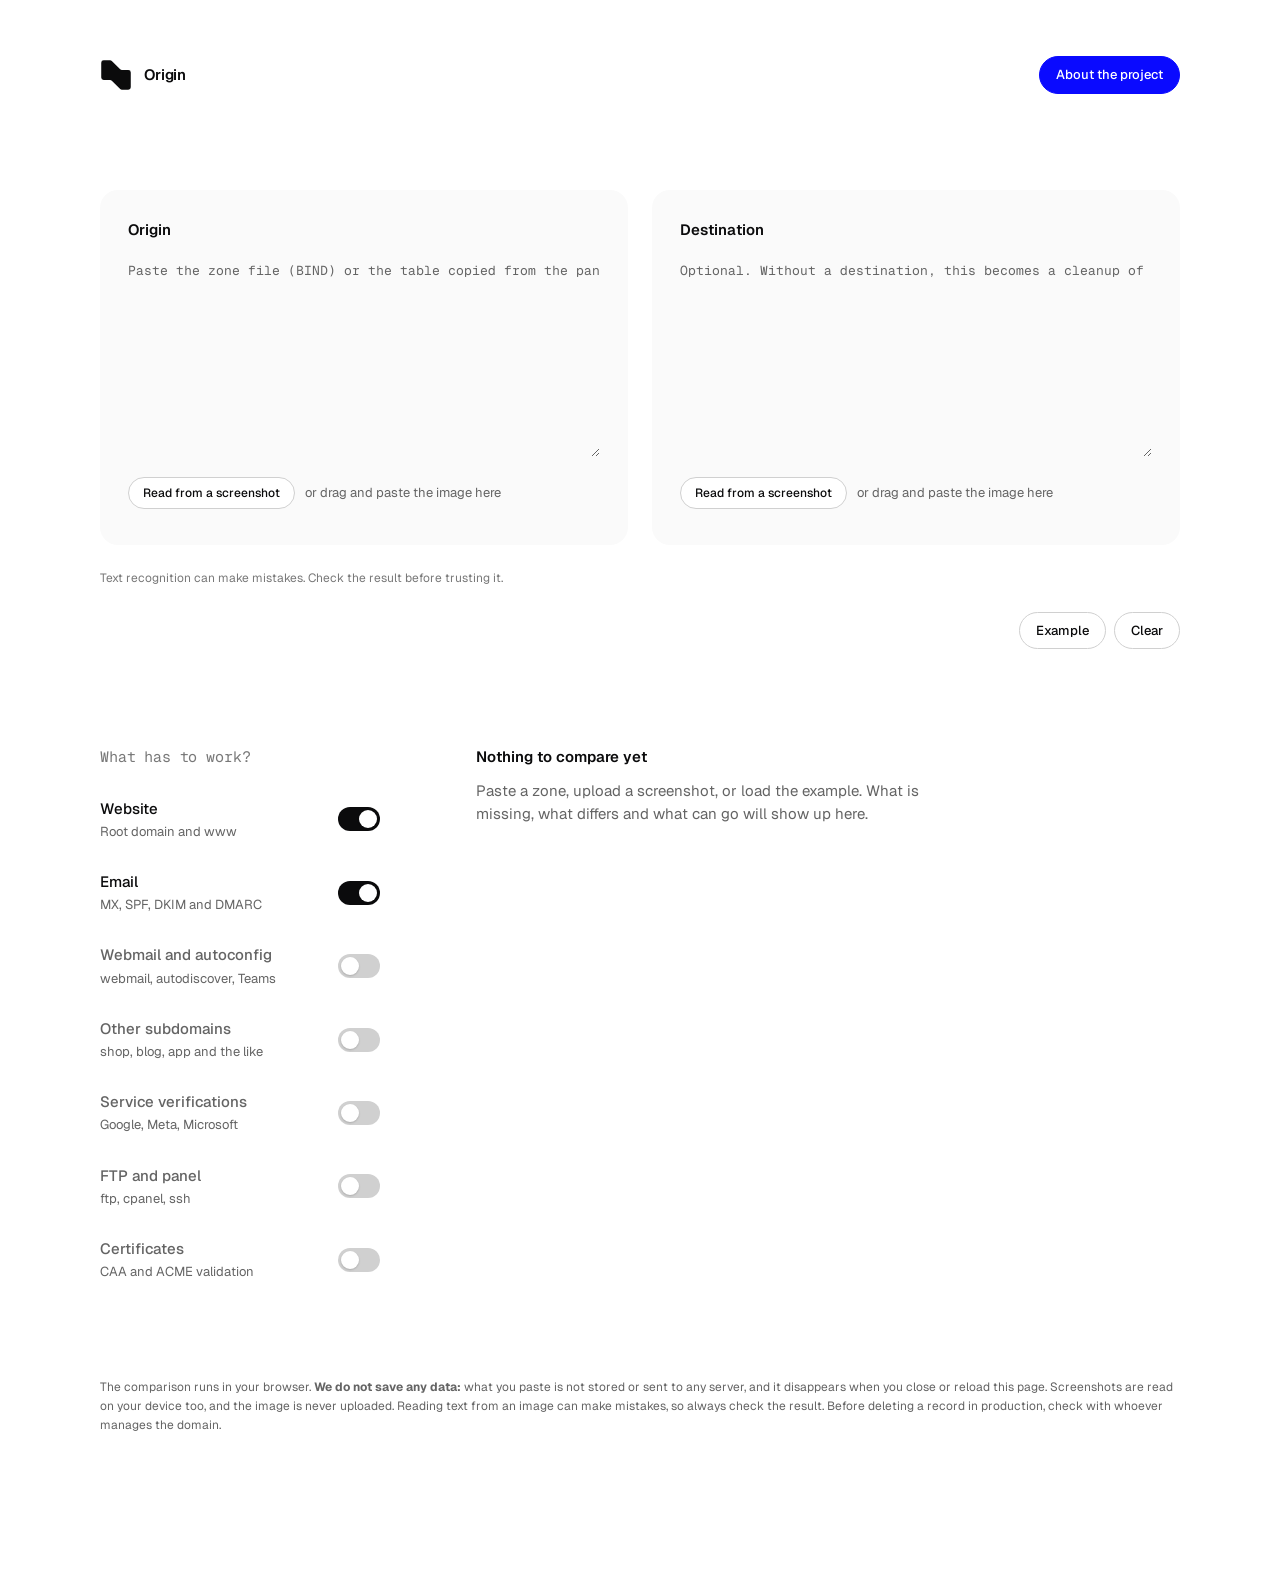
==== tool.html @ 7298ab2c "Activity status as colored dot plus label (add, remove, change) Co-Authored-By: Claude Sonnet 5.5 <n" ====
<!doctype html>
<html lang="en">
<head>
<meta charset="utf-8">
<meta name="viewport" content="width=device-width,initial-scale=1,viewport-fit=cover">
<title>Origin - Tool</title>
<link rel="icon" type="image/svg+xml" href="favicon.svg?v=3">
<link rel="icon" type="image/png" sizes="180x180" href="favicon.png?v=3">
<link rel="shortcut icon" href="favicon.ico?v=3">
<link rel="apple-touch-icon" href="favicon.png?v=3">
<link rel="stylesheet" href="https://fonts.googleapis.com/css2?family=Geist:wght@300..700&family=Geist+Mono:wght@400..600&display=swap">
<link rel="stylesheet" href="style.css?v=3">
</head>
<body>
<svg width="0" height="0" style="position:absolute" aria-hidden="true">
  <!-- Still frame of the mark. The script below brings it to life. -->
  <symbol id="mark" viewBox="-4 -4 104 104"><path fill="currentColor" d="M32.00 0.00L64.00 0.00L81.05 0.00A8.00 8.00 0 0 1 87.71 12.44L66.96 43.56A8.00 8.00 0 0 0 66.96 52.44L80.00 72.00L88.00 84.00A7.72 7.72 0 0 1 81.58 96.00L64.00 96.00L32.00 96.00L14.95 96.00A8.00 8.00 0 0 1 8.29 83.56L29.04 52.44A8.00 8.00 0 0 0 29.04 43.56L16.00 24.00L8.00 12.00A7.72 7.72 0 0 1 14.42 0.00Z"/></symbol>
</svg>

<div class="wrap" data-view="tool">
  <header class="nav">
    <a class="brand" href="index.html"><span class="mk" aria-hidden="true"><svg><use href="#mark"/></svg></span><h1>Origin</h1></a>
    <a class="btn blue" href="index.html">About the project</a>
  </header>

  <section class="input" aria-label="Zones">
    <div class="zones">
      <div class="zone" data-side="o">
        <div class="zone-head"><label for="zo">Origin</label><span class="chip" id="exo" hidden>example</span><span class="count" id="mo"></span></div>
        <textarea id="zo" spellcheck="false" autocomplete="off" autocapitalize="off" placeholder="Paste the zone file (BIND) or the table copied from the panel"></textarea>
        <div class="dnst zt" id="zto" hidden></div>
        <div class="zone-foot">
          <div class="drop" id="dropo">
            <button type="button" class="btn sm" id="picko">Read from a screenshot</button>
            <span>or drag and paste the image here</span>
            <input type="file" id="fo" accept="image/png,image/jpeg,image/webp" multiple hidden>
          </div>
          <button type="button" class="btn sm only-m" id="edito">Edit text</button>
          <p class="status" id="so" role="status" hidden></p>
        </div>
      </div>
      <div class="zone" data-side="d">
        <div class="zone-head"><label for="zd">Destination</label><span class="chip" id="exd" hidden>example</span><span class="count" id="md"></span></div>
        <textarea id="zd" spellcheck="false" autocomplete="off" autocapitalize="off" placeholder="Optional. Without a destination, this becomes a cleanup of the origin"></textarea>
        <div class="dnst zt" id="ztd" hidden></div>
        <div class="zone-foot">
          <div class="drop" id="dropd">
            <button type="button" class="btn sm" id="pickd">Read from a screenshot</button>
            <span>or drag and paste the image here</span>
            <input type="file" id="fd" accept="image/png,image/jpeg,image/webp" multiple hidden>
          </div>
          <button type="button" class="btn sm only-m" id="editd">Edit text</button>
          <p class="status" id="sd" role="status" hidden></p>
        </div>
      </div>
    </div>
    <p class="ocr-note">Text recognition can make mistakes. Check the result before trusting it.</p>
    <div class="bar">
      <div class="btns">
        <button class="btn" id="bex" type="button">Example</button>
        <button class="btn" id="bcl" type="button">Clear</button>
      </div>
    </div>
  </section>

  <div class="console">
    <fieldset class="panel">
      <legend>What has to work?</legend>
      <div class="switches" data-el="goals"></div>
    </fieldset>
    <section class="results" data-el="results" aria-live="polite"></section>
  </div>

  <p class="foot" data-flip="foot">The comparison runs in your browser. <strong>We do not save any data:</strong> what you paste is not stored or sent to any server, and it disappears when you close or reload this page. Screenshots are read on your device too, and the image is never uploaded. Reading text from an image can make mistakes, so always check the result. Before deleting a record in production, check with whoever manages the domain.</p>
</div>
<script src="core.js?v=3"></script>
<script src="app.js?v=3"></script>
</body>
</html>
---- style.css ----
/* Layout: white page, black text, one electric blue for the main action and the animated field.
   Section labels in grey mono, light grotesque headings, plain lists instead of cards. */
:root{
  color-scheme:light;
  --bg:#FFFFFF; --field:#FAFAFA; --tint:#F5F6FF; --ink:#0B0B0C; --muted:#646464; --label:#787878; --line:#E8E8E8; --soft:#D0D0D0; --grey:#B8B8B8;
  --blue:#0A0AFF; --blue-h:#0000CC; --blue-d:#0A0AFF;
  --shadow:0 1px 2px rgba(11,11,12,.18);
  --ease:cubic-bezier(.22,.8,.24,1);
  --r:18px; --rc:12px; --rl:28px;
  --font-body:'Geist','Helvetica Neue',Helvetica,Arial,sans-serif;
  --font-mono:'Geist Mono',ui-monospace,'SF Mono',Menlo,Consolas,monospace;
}
*{box-sizing:border-box}
body{background:var(--bg);color:var(--ink);font-family:var(--font-body);font-size:15px;line-height:1.55;-webkit-font-smoothing:antialiased;-webkit-text-size-adjust:100%}
.wrap{max-width:1120px;margin:0 auto;padding-block:48px 128px;padding-left:max(20px,env(safe-area-inset-left,0px));padding-right:max(20px,env(safe-area-inset-right,0px));display:flex;flex-direction:column;gap:96px}
h1,h2,p{margin:0}
a{color:inherit}
h1{font-size:15px;font-weight:600;letter-spacing:-.01em}
h2,.eyebrow,.panel legend{font-family:var(--font-mono);font-size:15px;font-weight:400;letter-spacing:-.01em;color:var(--label)}
:focus-visible{outline:2px solid var(--blue-d);outline-offset:2px;border-radius:8px}
.btn:focus-visible,.sw:focus-visible{border-radius:980px}

.nav{display:flex;align-items:center;justify-content:space-between;gap:12px}
.brand{display:flex;align-items:center;gap:12px}
a.brand,a.btn{text-decoration:none}
.mk{display:inline-flex;width:32px;height:32px;flex:none}
.mk svg{width:32px;height:32px;display:block;overflow:visible}

.btn{font:inherit;font-size:13px;font-weight:500;line-height:1.2;padding:10px 16px;border:1px solid var(--soft);border-radius:980px;background:var(--bg);color:var(--ink);cursor:pointer;white-space:nowrap}
a.btn{display:inline-flex;align-items:center}
.btn:hover{border-color:var(--ink)}
.btn[disabled]{opacity:.5;cursor:default}
.btn.sm{font-size:12px;padding:8px 14px}
.btn.dark{background:var(--ink);border-color:var(--ink);color:var(--bg);padding:12px 24px}
.btn.dark:hover{background:#2A2A2E;border-color:#2A2A2E}
.btn.lg{font-size:15px;padding:16px 28px}
.btn.blue{background:var(--blue);border-color:var(--blue);color:#fff}
.btn.blue:hover{background:var(--blue-h);border-color:var(--blue-h)}

/* Landing */
.home{gap:144px}
.lnk{font-family:var(--font-mono);font-size:14px;color:var(--ink);background:none;border:0;padding:0;cursor:pointer;text-decoration:none}
.lnk{text-decoration:underline;text-decoration-color:var(--soft);text-underline-offset:5px}
.lnk:hover{text-decoration-color:var(--ink)}
.hero{margin-top:-112px;position:relative;overflow:hidden;isolation:isolate;display:grid;grid-template-columns:minmax(0,1.05fr) minmax(0,.95fr);align-items:center;gap:56px;background:var(--tint);border-radius:var(--rl);padding:64px 64px}
.hero .px{position:absolute;inset:0;z-index:-1;height:100%;border-radius:0;background:none;opacity:.7;-webkit-mask-image:linear-gradient(90deg,transparent 48%,#000 85%);mask-image:linear-gradient(90deg,transparent 48%,#000 85%)}
.hero .lede{font-size:clamp(2.25rem,4.4vw,3.5rem)}
.hero .lede span{display:block}
.hero-card{background:var(--bg);border:1px solid var(--line);border-radius:var(--r);box-shadow:0 24px 60px -24px rgba(11,11,12,.18),0 1px 2px rgba(11,11,12,.06);padding:8px;min-width:0}
.hc-head{display:flex;justify-content:space-between;align-items:baseline;gap:12px;padding:14px 16px 12px;border-bottom:1px solid var(--line)}
.hc-dom{font-weight:600;font-size:14px}
.hc-count{font-family:var(--font-mono);font-size:12px;color:var(--label)}
.hc-list{list-style:none;margin:0;padding:4px 0}
.hc-list li{display:grid;grid-template-columns:84px 52px minmax(0,1fr);grid-template-areas:"op ty nm" ". . val";column-gap:10px;row-gap:2px;padding:12px 16px;border-bottom:1px solid var(--line);align-items:baseline}
.hc-list li:last-child{border-bottom:0}
.hc-op{grid-area:op;display:inline-flex;align-items:center;gap:8px;font-size:13px;font-weight:600;line-height:18px;color:#15803D}
.hc-op::before{content:"";width:9px;height:9px;border-radius:50%;background:#16A34A;flex:none}
.hc-op.chg{color:var(--ink)}
.hc-op.chg::before{background:#F5B400}
.hc-op.rm{color:#B42318}
.hc-op.rm::before{background:#D92D20}
.hc-ty{grid-area:ty;font-family:var(--font-mono);font-size:12px;font-weight:500}
.hc-nm{grid-area:nm;font-weight:500;font-size:13px;overflow-wrap:anywhere}
.hc-val{grid-area:val;font-family:var(--font-mono);font-size:12px;color:var(--muted);overflow-wrap:anywhere}
.hc-foot{padding:12px 16px 14px;border-top:1px solid var(--line);font-size:12px;color:var(--label)}
.hero-text{display:flex;flex-direction:column;gap:24px;min-width:0}
.lede{font-size:clamp(2.25rem,5.6vw,3.75rem);line-height:1.04;letter-spacing:-.04em;font-weight:400;max-width:15em;text-wrap:balance}
.lede span{color:var(--label)}
.sub{font-size:1.0625rem;line-height:1.6;color:var(--muted);max-width:33em}
.cta{display:flex;flex-wrap:wrap;align-items:center;gap:16px 32px;padding-top:16px}
.px{display:block;width:100%;height:clamp(150px,24vw,290px);border-radius:var(--rl);background:var(--tint)}
.sec{display:flex;flex-direction:column;gap:40px}
.ex{border:1px solid var(--line);border-radius:var(--rl);background:var(--bg);transition:border-color .25s ease}
.ex:hover,.ex[data-open]{border-color:var(--soft)}
.ex-head{font:inherit;color:inherit;background:none;border:0;width:100%;display:flex;align-items:center;justify-content:space-between;gap:24px;text-align:left;cursor:pointer;padding:32px 40px;border-radius:var(--rl)}
.ex-text{display:flex;flex-direction:column;gap:8px;min-width:0}
.ex-k{font-family:var(--font-mono);font-size:15px;color:var(--label)}
.ex-t{font-size:clamp(1.5rem,3.4vw,2.125rem);line-height:1.12;letter-spacing:-.03em}
.ex-s{font-size:1rem;color:var(--muted);max-width:36em}
.ex-ic{flex:none;width:32px;height:32px;border-radius:50%;border:1px solid var(--line);display:grid;place-items:center;transition:background-color .25s ease,border-color .25s ease}
.ex-head:hover .ex-ic{border-color:var(--soft)}
.ex[data-open] .ex-ic{background:var(--ink);border-color:var(--ink)}
.ex[data-open] .pm::before,.ex[data-open] .pm::after{background:var(--bg)}
.ex[data-open] .pm::after{transform:rotate(0deg)}
.ex-body{overflow:hidden}
.ex-in{display:flex;flex-direction:column;gap:48px;padding:8px 40px 48px}
.sec-head{display:flex;flex-direction:column;gap:16px}
.title{font-size:clamp(1.5rem,3.4vw,2.125rem);line-height:1.12;letter-spacing:-.03em;font-weight:400;text-wrap:balance}
.cols{list-style:none;margin:0 -20px;padding:0;position:relative;display:grid;grid-template-columns:repeat(3,minmax(0,1fr));gap:8px 24px}
.cols>li{position:relative;z-index:1;padding:20px;border-radius:12px}
.stack-stage{position:absolute;inset:0;z-index:0;pointer-events:none}
.stack-pill{position:absolute;left:0;top:0;width:0;height:0;border-radius:12px;background:#F8F8F9;opacity:0;transition:opacity .35s ease}
.cols.two{grid-template-columns:repeat(2,minmax(0,1fr))}
.cols li{display:grid;grid-template-columns:auto minmax(0,1fr);gap:10px 12px;align-items:baseline}
.cols .k{font-family:var(--font-mono);font-size:15px;color:var(--label)}
.cols strong{font-size:17px;font-weight:500;letter-spacing:-.015em}
.cols .t{grid-column:2;font-size:15px;line-height:1.55;color:var(--muted)}
.cols.two li{grid-template-columns:minmax(0,1fr)}
.cols.two .t{grid-column:1}
.end{background:var(--field);border-radius:var(--rl);padding:96px 64px;display:flex;flex-direction:column;align-items:flex-start;gap:32px}
.end-title{font-size:clamp(2rem,5vw,3.25rem);line-height:1.06;letter-spacing:-.04em;font-weight:400;max-width:17em;text-wrap:balance}
.end-title span{color:var(--label)}
.end-act{display:flex;flex-wrap:wrap;align-items:center;gap:16px 24px;padding-top:8px}
.end-note{font-family:var(--font-mono);font-size:13px;color:var(--label)}

/* Zones */
.input{display:flex;flex-direction:column;gap:24px}
.zones{display:grid;grid-template-columns:repeat(auto-fit,minmax(min(100%,340px),1fr));gap:24px}
.zone{background:var(--field);border-radius:var(--r);padding:28px;display:flex;flex-direction:column;gap:20px;min-width:0;outline:1.5px solid transparent;outline-offset:-1.5px}
.zone:focus-within{outline-color:var(--ink)}
.zone.drag{outline:1.5px dashed var(--blue-d)}
.zone-head{display:flex;align-items:baseline;gap:8px;flex-wrap:wrap}
.zone-head label,.zl{font-weight:600}
.chip{font-size:11px;line-height:18px;color:var(--muted);border:1px solid var(--soft);border-radius:980px;padding:0 8px}
.count{margin-left:auto;font-size:12px;color:var(--muted);font-variant-numeric:tabular-nums}
textarea{font-family:var(--font-mono);font-size:.8125rem;line-height:1.6;color:var(--ink);background:transparent;border:0;padding:0;width:100%;min-height:196px;resize:vertical;white-space:pre;overflow:auto;tab-size:4}
textarea:focus,textarea:focus-visible{outline:0}
textarea::placeholder,input::placeholder{color:var(--muted);opacity:1}
.zone pre.ro{font-family:var(--font-mono);font-size:.8125rem;line-height:1.6;margin:0;max-height:196px;overflow:auto;white-space:pre;tab-size:4}
/* DNS table (panel style) */
.dnst{overflow-x:auto;background:var(--bg);border:1px solid var(--line);border-radius:var(--rc)}
.dnst table{width:100%;border-collapse:collapse;font-size:13px;line-height:1.4;min-width:520px}
.dnst th{background:var(--bg);text-align:left;font-weight:500;font-size:12px;color:var(--label);padding:10px 14px;border-bottom:1px solid var(--line);white-space:nowrap;z-index:1}
.dnst td{padding:10px 14px;border-bottom:1px solid var(--line);vertical-align:top;white-space:nowrap}
.dnst tr:last-child td{border-bottom:0}
.dnst th:not(:last-child),.dnst td:not(:last-child){border-right:1px solid var(--line)}
.dnst tbody tr:hover td{background:var(--field)}
.dnst .ty{font-family:var(--font-mono);font-size:12px;font-weight:500;width:1%}
.dnst .nm{font-weight:500}
.dnst .ct{font-family:var(--font-mono);font-size:12px;white-space:normal;overflow-wrap:anywhere;min-width:200px}
.dnst .ct small{font-family:var(--font-body);color:var(--label);margin-left:6px;font-size:12px}
.dnst .pxs{display:inline-flex;align-items:center;gap:6px;color:var(--muted)}
.dnst .pxs::before{content:"";width:8px;height:8px;border-radius:50%;border:1.5px solid var(--grey);flex:none}
.dnst .pxs.on{color:var(--ink)}
.dnst .pxs.on::before{background:var(--ink);border-color:var(--ink)}
.dnst .tt{color:var(--muted)}
.zone-foot{display:flex;flex-wrap:wrap;align-items:center;gap:8px 12px;font-size:13px;color:var(--muted)}
.drop{display:flex;flex-wrap:wrap;align-items:center;gap:6px 10px}
.vt{display:inline-flex;gap:2px;padding:2px;border:1px solid var(--line);border-radius:980px;margin-left:8px;background:var(--bg)}
.vt[hidden]{display:none}
.vt button{font:inherit;font-size:12px;line-height:1;padding:6px 12px;border:0;border-radius:980px;background:none;color:var(--muted);cursor:pointer;transition:background-color .2s ease,color .2s ease}
.vt button[aria-pressed="true"]{background:var(--ink);color:var(--bg)}
.zt{min-height:196px}
.zt[hidden],textarea[hidden]{display:none}
.zt table{min-width:0}
.dnst .ct small{display:block;margin:2px 0 0}
.ocr-note{flex-basis:100%;margin:0;font-size:12px;color:var(--label)}
.spin{flex:none;width:18px;height:18px;border-radius:50%;border:2.5px solid #D5F0DD;border-top-color:#16A34A}
@media (prefers-reduced-motion:no-preference){.spin{animation:spin .8s linear infinite}}
@keyframes spin{to{transform:rotate(360deg)}}
.status{display:flex;flex-wrap:wrap;align-items:center;gap:8px;color:var(--ink);flex-basis:100%}
.gs,.gn,.more,.only-m{display:none}
@media (min-width:701px){.zone-foot:not(:has(> .drop:not([hidden]), > .status:not([hidden]))){display:none}}
.bar{display:flex;flex-wrap:wrap;gap:12px;align-items:center}
.dom{display:flex;align-items:center;gap:10px;flex:1 1 240px;max-width:380px;background:var(--field);border-radius:var(--rc);padding:12px 16px;outline:1.5px solid transparent;outline-offset:-1.5px}
.dom:focus-within{outline-color:var(--ink)}
.dom label{font-size:13px;color:var(--muted)}
.dom input{font-family:var(--font-mono);font-size:.8125rem;color:var(--ink);background:transparent;border:0;padding:0;flex:1;min-width:0}
.dom input:focus,.dom input:focus-visible{outline:0}
.bar .btns{display:flex;gap:8px;margin-left:auto}

/* Switches and result */
.console{display:grid;grid-template-columns:minmax(0,280px) minmax(0,1fr);gap:72px 96px;align-items:start}
#demo .console{padding-top:40px}
.panel{display:flex;flex-direction:column;border:0;padding:0;margin:0;min-width:0}
.panel legend{padding:0;margin-bottom:28px}
@media (min-width:861px){.panel{position:sticky;top:calc(env(safe-area-inset-top,0px) + 24px)}}
.switches{display:flex;flex-direction:column;gap:28px}
.sw{font:inherit;color:inherit;background:none;border:0;width:100%;display:grid;grid-template-columns:minmax(0,1fr) auto;align-items:center;gap:16px;padding:0;text-align:left;cursor:pointer}
.sw-text{display:flex;flex-direction:column;gap:2px;min-width:0}
.gl{font-weight:500}
.gh{font-size:13px;color:var(--muted)}
.track{width:42px;height:24px;border-radius:980px;background:var(--soft);position:relative}
.knob{position:absolute;top:3px;left:3px;width:18px;height:18px;border-radius:50%;background:var(--bg);box-shadow:var(--shadow)}
.sw[aria-checked="true"] .track{background:var(--ink)}
.sw[aria-checked="true"] .knob{transform:translateX(18px)}
.sw[aria-checked="false"] .gl{color:var(--muted)}
.results{display:flex;flex-direction:column;gap:80px;min-width:0}
.block{display:flex;flex-direction:column;gap:24px}
.summary{display:flex;flex-direction:column;gap:28px}
.say{font-size:19px;line-height:1.35;letter-spacing:-.015em;text-wrap:balance}
.say b{font-weight:600}
.figs{display:grid;grid-template-columns:repeat(2,minmax(0,1fr));gap:12px}
.fig{font:inherit;color:inherit;border:0;text-align:left;cursor:pointer;display:grid;grid-template-columns:auto auto minmax(0,1fr) auto;align-items:center;gap:14px;background:var(--field);border-radius:var(--r);padding:22px 24px;min-width:0}
.fig .n{font-size:24px;font-weight:600;letter-spacing:-.02em;line-height:1;min-width:1ch;font-variant-numeric:tabular-nums}
.fig .l{font-size:16px;line-height:1.3}
.fig .go{display:none}
.fig.zero{opacity:.45;cursor:default}
/* State as an icon: plus to add, not-equal to check, minus for what goes, check for what stays, exclamation for a warning. */
.dot{width:26px;height:26px;flex:none;display:inline-grid;place-items:center;border-radius:7px;background:var(--cb,#ECECEC)}
.dot::before{content:"";width:14px;height:14px;background:var(--c,var(--ink));-webkit-mask:var(--g) center/contain no-repeat;mask:var(--g) center/contain no-repeat}
:root{
  --g-plus:url("data:image/svg+xml,%3Csvg xmlns='http://www.w3.org/2000/svg' viewBox='0 0 14 14' fill='none' stroke='%23000' stroke-width='1.8' stroke-linecap='round' stroke-linejoin='round'%3E%3Cpath d='M7 2.5v9M2.5 7h9'/%3E%3C/svg%3E");
  --g-minus:url("data:image/svg+xml,%3Csvg xmlns='http://www.w3.org/2000/svg' viewBox='0 0 14 14' fill='none' stroke='%23000' stroke-width='1.8' stroke-linecap='round' stroke-linejoin='round'%3E%3Cpath d='M2.5 7h9'/%3E%3C/svg%3E");
  --g-neq:url("data:image/svg+xml,%3Csvg xmlns='http://www.w3.org/2000/svg' viewBox='0 0 14 14' fill='none' stroke='%23000' stroke-width='1.8' stroke-linecap='round' stroke-linejoin='round'%3E%3Cpath d='M2.5 5h9M2.5 9h9M9.6 2.4l-5.2 9.2'/%3E%3C/svg%3E");
  --g-check:url("data:image/svg+xml,%3Csvg xmlns='http://www.w3.org/2000/svg' viewBox='0 0 14 14' fill='none' stroke='%23000' stroke-width='1.8' stroke-linecap='round' stroke-linejoin='round'%3E%3Cpath d='M2.6 7.6l3 3 5.8-6.6'/%3E%3C/svg%3E");
  --g-bang:url("data:image/svg+xml,%3Csvg xmlns='http://www.w3.org/2000/svg' viewBox='0 0 14 14' fill='none' stroke='%23000' stroke-width='1.8' stroke-linecap='round' stroke-linejoin='round'%3E%3Cpath d='M7 2.6v5.2M7 11.3v.1'/%3E%3C/svg%3E");
  --g-ask:url("data:image/svg+xml,%3Csvg xmlns='http://www.w3.org/2000/svg' viewBox='0 0 14 14' fill='none' stroke='%23000' stroke-width='1.8' stroke-linecap='round' stroke-linejoin='round'%3E%3Cpath d='M4.9 5.1a2.1 2.1 0 1 1 3.3 1.7c-.8.6-1.2 1-1.2 1.9M7 11.4v.1'/%3E%3C/svg%3E");
}
.v-add{--cb:var(--blue);--c:#fff;--g:var(--g-plus)}
.v-diff{--g:var(--g-neq)}
.v-remove{--c:#6A6A6A;--g:var(--g-minus)}
.v-ok,.v-keep{--g:var(--g-check)}
.v-review{--cb:#E7E8FF;--c:var(--blue);--g:var(--g-ask)}
.v-skip,.v-infra{--cb:#F0F0F0;--c:#9A9A9A;--g:var(--g-minus)}
.s-warn{--cb:#FFE1E1;--c:#D92D20;--g:var(--g-bang)}
.s-crit{--cb:#D92D20;--c:#fff;--g:var(--g-bang)}
.s-info{--c:#6A6A6A;--g:var(--g-bang)}
.alerts{list-style:none;margin:0;padding:0;display:flex;flex-direction:column;gap:12px}
.alert{display:grid;grid-template-columns:auto minmax(0,1fr);gap:14px;padding:24px;background:var(--field);border-radius:var(--r);font-size:16px;line-height:1.55}
.alert .dot{margin-top:0}
.alert b{font-weight:600}
.alert.s-warn,.alert.s-crit{background:#FFF1F0;box-shadow:inset 0 0 0 1px #F8C9C5,inset 4px 0 0 #D92D20}
.alert.s-warn b,.alert.s-crit b{color:#B42318}
.block:has(.alert.s-warn,.alert.s-crit)>h2{color:#D92D20}
.groups{display:flex;flex-direction:column;gap:64px}
.grp,[data-el="alerts"],#demo{scroll-margin-top:calc(env(safe-area-inset-top,0px) + 12px)}
.grp summary{display:grid;grid-template-columns:auto minmax(0,1fr) auto auto;gap:8px 12px;align-items:center;cursor:pointer;list-style:none}
.grp summary::-webkit-details-marker{display:none}
.gt{font-size:18px;font-weight:600;letter-spacing:-.015em}
.gc{font-family:var(--font-mono);font-size:14px;color:var(--muted);font-variant-numeric:tabular-nums}
.gd{grid-column:2 / -1;grid-row:2;font-size:15px;line-height:1.5;color:var(--muted)}
.pm{width:11px;height:11px;position:relative}
.pm::before,.pm::after{content:"";position:absolute;background:var(--ink);left:0;top:5px;width:11px;height:1px}
.pm::after{transform:rotate(90deg)}
.grp[open]:not(.closing) .pm::after{transform:rotate(0deg)}
.recs{list-style:none;margin:0;padding:24px 0 0;display:flex;flex-direction:column;gap:12px}
.rec{display:grid;grid-template-columns:minmax(0,1fr) auto;gap:8px 16px;padding:24px 26px;background:var(--field);border-radius:var(--r);align-items:start}
.body{min-width:0;display:flex;flex-direction:column;gap:10px}
.rt{font-size:16px;font-weight:500;line-height:1.3}
.rk{font-family:var(--font-mono);font-size:13px;color:var(--muted);overflow-wrap:anywhere}
.rk b{font-weight:600;color:var(--ink);margin-right:8px}
.rv{display:flex;flex-direction:column;gap:12px;padding-top:6px}
.val{display:block;font-family:var(--font-mono);font-size:13px;line-height:1.6;overflow-wrap:anywhere}
.sides>div{display:flex;flex-direction:column;gap:6px}
.side{font-size:13px;color:var(--muted)}
.why{font-size:14px;line-height:1.5;color:var(--muted)}
.acts{display:flex;align-items:center;gap:10px}
.out{display:flex;flex-direction:column;gap:24px}
.out-head{display:flex;flex-wrap:wrap;gap:10px;justify-content:space-between;align-items:center}
.seg{display:inline-flex;gap:2px;background:var(--field);border-radius:10px;padding:3px;position:relative}
.seg .ind{position:absolute;top:3px;bottom:3px;left:3px;width:0;border-radius:8px;background:var(--bg);box-shadow:var(--shadow)}
.seg button{font:inherit;font-size:13px;font-weight:500;padding:6px 13px;border:0;border-radius:8px;background:transparent;color:var(--muted);cursor:pointer;white-space:nowrap;position:relative;z-index:1}
.seg button[aria-pressed="true"]{color:var(--ink)}
.out pre code{display:inline-block;min-width:100%;font:inherit}
.out pre{font-family:var(--font-mono);font-size:.8125rem;line-height:1.6;background:var(--field);border-radius:var(--r);padding:24px 26px;margin:0;overflow:auto;max-height:340px;white-space:pre;tab-size:4}
.empty{display:flex;flex-direction:column;gap:10px;max-width:46ch}
.empty strong{font-weight:600}
.empty p{color:var(--muted)}
.foot{color:var(--muted);font-size:12px}

@media (prefers-reduced-motion:no-preference){
  .btn{transition:border-color .2s ease,background-color .2s ease,color .2s ease,transform .16s var(--ease)}
  .btn:active{transform:scale(.97)}
  .zone,.dom{transition:outline-color .2s ease}
  .track{transition:background-color .28s ease}
  .knob{transition:transform .32s var(--ease)}
  .sw{transition:background-color .26s ease,border-color .26s ease,color .26s ease,transform .16s var(--ease)}
  .gl{transition:color .26s ease}
  .pm::after,.more{transition:transform .32s var(--ease)}
  .seg button{transition:color .35s ease}
  .seg .ind{transition:transform .5s cubic-bezier(.3,1.12,.36,1),width .5s cubic-bezier(.3,1.12,.36,1)}
}
@media (pointer:coarse){textarea,.dom input{font-size:16px}}
@media (max-width:860px){.console{grid-template-columns:minmax(0,1fr)}.cols{grid-template-columns:repeat(2,minmax(0,1fr))}}
@media (max-width:860px){.hero{grid-template-columns:minmax(0,1fr);gap:40px;padding:44px 32px}.hero .px{-webkit-mask-image:none;mask-image:none;opacity:.5}}
@media (max-width:700px){
  body{font-size:16px}
  .wrap{gap:72px;padding-block:32px 96px}
  .home{gap:104px}
  .hero{grid-template-columns:minmax(0,1fr);gap:40px;padding:40px 24px;margin-top:-96px}
  .hero .px{opacity:.5;-webkit-mask-image:none;mask-image:none}
  .hero-text{gap:20px}
  .cta{gap:20px 28px;padding-top:12px}
  .sec{gap:32px}
  .ex-head{padding:24px 20px;gap:16px}.ex-in{padding:4px 16px 24px}.ex-ic{width:28px;height:28px}
  .cols,.cols.two{grid-template-columns:minmax(0,1fr);gap:0;margin:0 -16px}
  .cols>li{padding:16px}
  .end{padding:56px 24px;gap:24px}
  .input{gap:20px}
  .zones{gap:16px}
  .zone{padding:24px;gap:18px}
  .zone.closed textarea{display:none}
  textarea{min-height:132px}
  .zone pre.ro{max-height:112px}
  #demo .console{padding-top:24px}
  .only-m{display:inline-flex}
  .zone-foot:not(:has(> :not([hidden]))){display:none}
  .drop span{display:none}
  .btn.sm{font-size:13px;padding:10px 16px}
  .dom{flex:1 1 130px}
  .panel legend{margin-bottom:24px}
  .switches{flex-direction:row;flex-wrap:wrap;gap:12px}
  .sw{width:auto;display:inline-flex;gap:8px;padding:12px 18px;border:1px solid var(--soft);border-radius:980px}
  .sw .gh,.sw .track,.sw .gl{display:none}
  .sw .gs{display:inline;font-weight:500}
  .sw[aria-checked="true"]{background:var(--ink);border-color:var(--ink);color:var(--bg)}
  .sw:active{transform:scale(.97)}
  .results{gap:72px}
  .groups{gap:56px}
  .fig{padding:22px}
  .alert{padding:22px}
  .figs{grid-template-columns:minmax(0,1fr)}
  .rec{cursor:pointer;padding:22px}
  .grp:not(.v-diff) .rec:not(.open) .rv{display:none}
  .more{display:inline-block;flex:none;width:7px;height:7px;margin:0 3px;border-right:1.5px solid var(--muted);border-bottom:1.5px solid var(--muted);transform:translateY(-2px) rotate(45deg)}
  .rec.open .more{transform:translateY(2px) rotate(-135deg)}
  .v-diff .more{display:none}
  .v-diff .rec{cursor:default}
  .out-head{flex-direction:column;align-items:stretch;gap:16px}
  .seg{display:flex;width:100%}
  .seg button{flex:1;padding:8px 6px}
}

/* Activity status: a small coloured dot and a label. Add is green, Remove is red, Change/Check is amber. */
.grp .dot,.fig .dot{width:10px;height:10px;border-radius:50%;background:var(--sd,#B8B8B8)}
.grp .dot::before,.fig .dot::before{display:none}
.v-add{--sd:#16A34A;--st:#15803D}
.v-remove{--sd:#D92D20;--st:#B42318}
.v-diff,.v-review{--sd:#F5B400}
.fig.s-warn{--sd:#D92D20}
.grp.v-add .gt{color:var(--st)}
.grp.v-remove .gt{color:var(--st)}
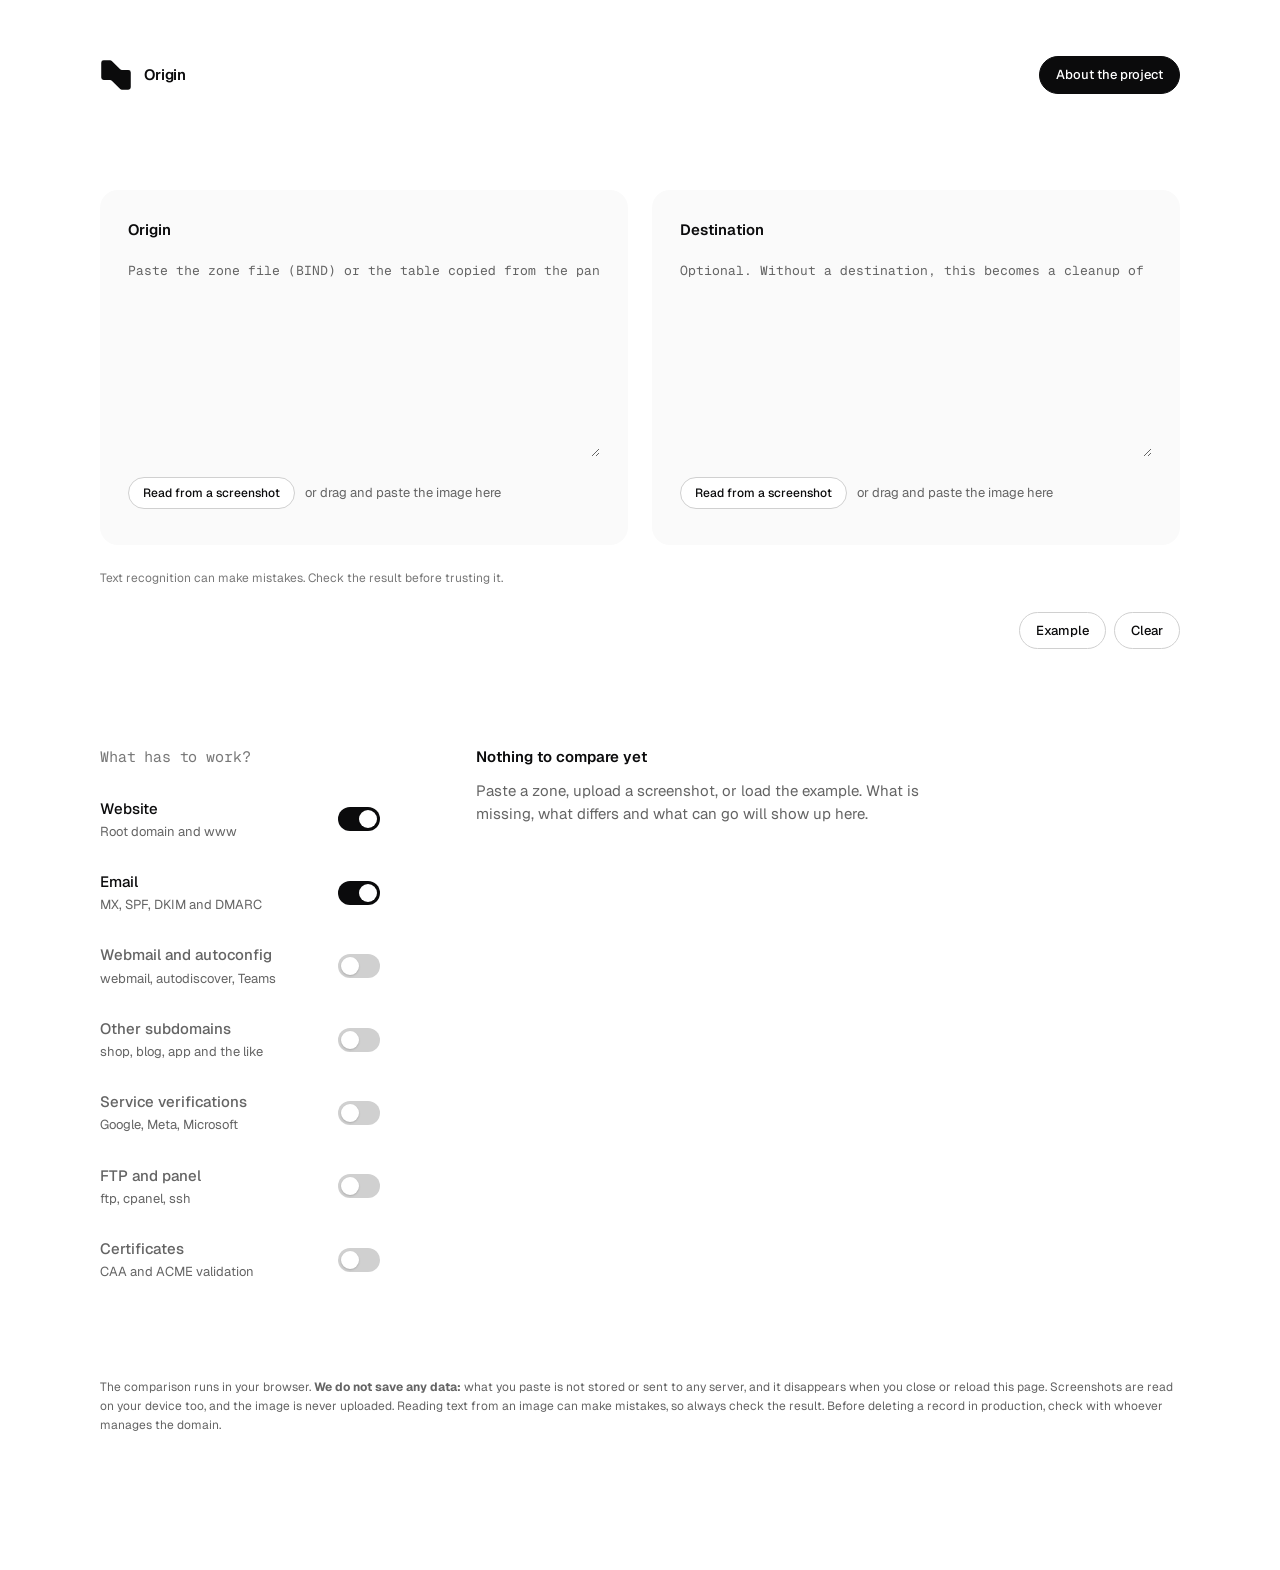
==== commit 255d1ecc: "Paleta em branco, preto e cinza (status mantem verde/vermelho/amarelo) Co-Authored-By: Claude Sonnet" ====
--- a/tool.html
+++ b/tool.html
@@ -4,12 +4,12 @@
 <meta charset="utf-8">
 <meta name="viewport" content="width=device-width,initial-scale=1,viewport-fit=cover">
 <title>Origin - Tool</title>
-<link rel="icon" type="image/svg+xml" href="favicon.svg?v=3">
-<link rel="icon" type="image/png" sizes="180x180" href="favicon.png?v=3">
-<link rel="shortcut icon" href="favicon.ico?v=3">
-<link rel="apple-touch-icon" href="favicon.png?v=3">
+<link rel="icon" type="image/svg+xml" href="favicon.svg?v=8">
+<link rel="icon" type="image/png" sizes="180x180" href="favicon.png?v=8">
+<link rel="shortcut icon" href="favicon.ico?v=8">
+<link rel="apple-touch-icon" href="favicon.png?v=8">
 <link rel="stylesheet" href="https://fonts.googleapis.com/css2?family=Geist:wght@300..700&family=Geist+Mono:wght@400..600&display=swap">
-<link rel="stylesheet" href="style.css?v=3">
+<link rel="stylesheet" href="style.css">
 </head>
 <body>
 <svg width="0" height="0" style="position:absolute" aria-hidden="true">
@@ -73,7 +73,7 @@
 
   <p class="foot" data-flip="foot">The comparison runs in your browser. <strong>We do not save any data:</strong> what you paste is not stored or sent to any server, and it disappears when you close or reload this page. Screenshots are read on your device too, and the image is never uploaded. Reading text from an image can make mistakes, so always check the result. Before deleting a record in production, check with whoever manages the domain.</p>
 </div>
-<script src="core.js?v=3"></script>
-<script src="app.js?v=3"></script>
+<script src="core.js"></script>
+<script src="app.js"></script>
 </body>
 </html>
--- a/style.css
+++ b/style.css
@@ -2,8 +2,8 @@
    Section labels in grey mono, light grotesque headings, plain lists instead of cards. */
 :root{
   color-scheme:light;
-  --bg:#FFFFFF; --field:#FAFAFA; --tint:#F5F6FF; --ink:#0B0B0C; --muted:#646464; --label:#787878; --line:#E8E8E8; --soft:#D0D0D0; --grey:#B8B8B8;
-  --blue:#0A0AFF; --blue-h:#0000CC; --blue-d:#0A0AFF;
+  --bg:#FFFFFF; --field:#FAFAFA; --tint:#F4F4F5; --ink:#0B0B0C; --muted:#646464; --label:#787878; --line:#E8E8E8; --soft:#D0D0D0; --grey:#B8B8B8;
+  --blue:#0B0B0C; --blue-h:#2A2A2E; --blue-d:#0B0B0C;
   --shadow:0 1px 2px rgba(11,11,12,.18);
   --ease:cubic-bezier(.22,.8,.24,1);
   --r:18px; --rc:12px; --rl:28px;
@@ -42,7 +42,7 @@
 .lnk{font-family:var(--font-mono);font-size:14px;color:var(--ink);background:none;border:0;padding:0;cursor:pointer;text-decoration:none}
 .lnk{text-decoration:underline;text-decoration-color:var(--soft);text-underline-offset:5px}
 .lnk:hover{text-decoration-color:var(--ink)}
-.hero{margin-top:-112px;position:relative;overflow:hidden;isolation:isolate;display:grid;grid-template-columns:minmax(0,1.05fr) minmax(0,.95fr);align-items:center;gap:56px;background:var(--tint);border-radius:var(--rl);padding:64px 64px}
+.hero{margin-top:-72px;position:relative;overflow:hidden;isolation:isolate;display:grid;grid-template-columns:minmax(0,1.05fr) minmax(0,.95fr);align-items:center;gap:56px;background:var(--tint);border-radius:var(--rl);padding:64px 64px}
 .hero .px{position:absolute;inset:0;z-index:-1;height:100%;border-radius:0;background:none;opacity:.7;-webkit-mask-image:linear-gradient(90deg,transparent 48%,#000 85%);mask-image:linear-gradient(90deg,transparent 48%,#000 85%)}
 .hero .lede{font-size:clamp(2.25rem,4.4vw,3.5rem)}
 .hero .lede span{display:block}
@@ -201,7 +201,7 @@
 .v-diff{--g:var(--g-neq)}
 .v-remove{--c:#6A6A6A;--g:var(--g-minus)}
 .v-ok,.v-keep{--g:var(--g-check)}
-.v-review{--cb:#E7E8FF;--c:var(--blue);--g:var(--g-ask)}
+.v-review{--cb:#ECECEC;--c:var(--blue);--g:var(--g-ask)}
 .v-skip,.v-infra{--cb:#F0F0F0;--c:#9A9A9A;--g:var(--g-minus)}
 .s-warn{--cb:#FFE1E1;--c:#D92D20;--g:var(--g-bang)}
 .s-crit{--cb:#D92D20;--c:#fff;--g:var(--g-bang)}
@@ -321,3 +321,41 @@
 .fig.s-warn{--sd:#D92D20}
 .grp.v-add .gt{color:var(--st)}
 .grp.v-remove .gt{color:var(--st)}
+
+/* Phones: a calmer, shorter banner. Squares stay behind the lower edge only, the example is stacked line by line. */
+@media (max-width:700px){
+  .wrap{padding-top:48px}
+  .hero{padding:56px 20px 60px;gap:0;margin-top:-80px}   /* 24px between the logo and the banner */
+  .hero .px{opacity:.6;-webkit-mask-image:linear-gradient(180deg,transparent 0,transparent 68%,#000 100%);mask-image:linear-gradient(180deg,transparent 0,transparent 68%,#000 100%)}
+  .hero .lede{font-size:clamp(1.875rem,8.6vw,2.25rem);line-height:1.08}
+  .hero .sub{font-size:1rem}
+  .hero .cta{padding-top:4px}
+  .hero .cta .btn{width:100%;justify-content:center}
+  .hero-card{display:none}   /* the example panel is for larger screens only */
+  .hc-head{padding:12px 14px 10px}
+  .hc-list li{grid-template-columns:auto minmax(0,1fr);grid-template-areas:"op ty" "nm nm" "val val";column-gap:12px;row-gap:3px;padding:12px 14px}
+  .hc-foot{padding:10px 14px 12px}
+  .home .nav .btn{display:none}
+  /* DNS tables on a phone: each record is a small block (type, name and TTL on top, the value in full below) instead of a wide table that has to be scrolled sideways. */
+  .dnst{overflow:visible}
+  .dnst table,.dnst tbody{display:block;min-width:0;width:100%}
+  .dnst thead{display:none}
+  .dnst tr{display:grid;grid-template-columns:62px minmax(0,1fr) auto;grid-template-areas:"ty nm tt" "ct ct ct" "px px px";column-gap:12px;row-gap:3px;padding:12px 14px;border-bottom:1px solid var(--line)}
+  .dnst tr:last-child{border-bottom:0}
+  .dnst td,.dnst th{display:block;padding:0;border:0!important;white-space:normal}
+  .dnst td.ty{grid-area:ty;width:auto}
+  .dnst td.nm{grid-area:nm;overflow-wrap:anywhere}
+  .dnst td.tt{grid-area:tt;text-align:right}
+  .dnst td.ct{grid-area:ct;min-width:0;max-width:none}
+  .dnst td:not([class]){grid-area:px}
+  .dnst tbody tr:hover td{background:none}
+}
+
+
+.only-m[hidden]{display:none!important}
+
+/* Phones: no card and no animated squares in the banner, just the headline, the text and the button. */
+@media (max-width:700px){
+  .hero{background:none;border-radius:0;padding:24px 0 8px;overflow:visible}
+  .hero .px{display:none}
+}
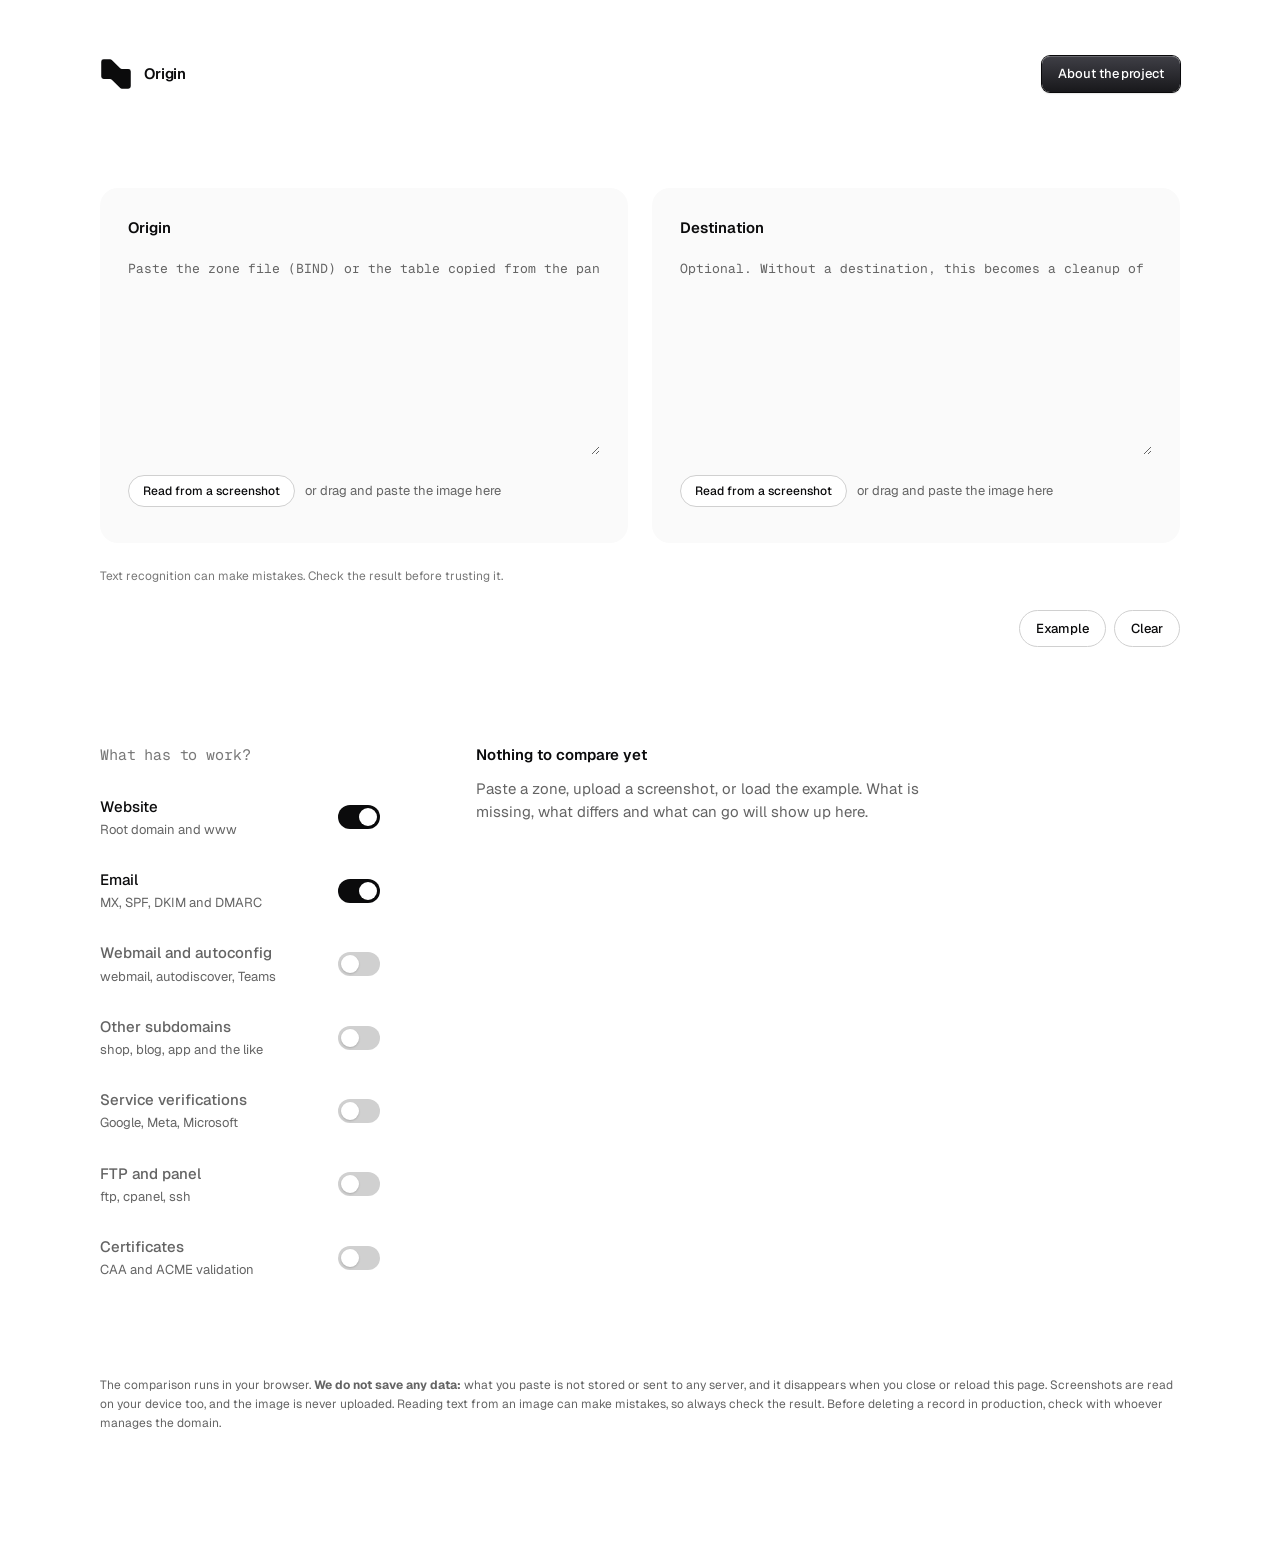
==== commit 583a02f3: "Botao Open the tool no estilo CTA do Medusa Co-Authored-By: Claude Sonnet 5.5 <noreply@anthropic.com" ====
--- a/tool.html
+++ b/tool.html
@@ -9,7 +9,7 @@
 <link rel="shortcut icon" href="favicon.ico?v=8">
 <link rel="apple-touch-icon" href="favicon.png?v=8">
 <link rel="stylesheet" href="https://fonts.googleapis.com/css2?family=Geist:wght@300..700&family=Geist+Mono:wght@400..600&display=swap">
-<link rel="stylesheet" href="style.css">
+<link rel="stylesheet" href="style.css?v=9">
 </head>
 <body>
 <svg width="0" height="0" style="position:absolute" aria-hidden="true">
--- a/style.css
+++ b/style.css
@@ -34,8 +34,10 @@
 .btn.dark{background:var(--ink);border-color:var(--ink);color:var(--bg);padding:12px 24px}
 .btn.dark:hover{background:#2A2A2E;border-color:#2A2A2E}
 .btn.lg{font-size:15px;padding:16px 28px}
-.btn.blue{background:var(--blue);border-color:var(--blue);color:#fff}
-.btn.blue:hover{background:var(--blue-h);border-color:var(--blue-h)}
+.btn.blue{background:linear-gradient(180deg,#3F3F46 0%,#18181B 100%);border:0;border-radius:8px;color:#fff;font-weight:500;letter-spacing:-.005em;box-shadow:0 0 0 1px #09090B,0 1px 2px rgba(0,0,0,.3),inset 0 1px 0 rgba(255,255,255,.22);transition:background .15s ease,box-shadow .15s ease}
+.btn.blue:hover{background:linear-gradient(180deg,#52525B 0%,#27272A 100%);border:0}
+.btn.blue:active{background:linear-gradient(180deg,#27272A 0%,#18181B 100%);box-shadow:0 0 0 1px #09090B,inset 0 1px 2px rgba(0,0,0,.4)}
+.btn.blue.lg{padding:14px 24px}
 
 /* Landing */
 .home{gap:144px}
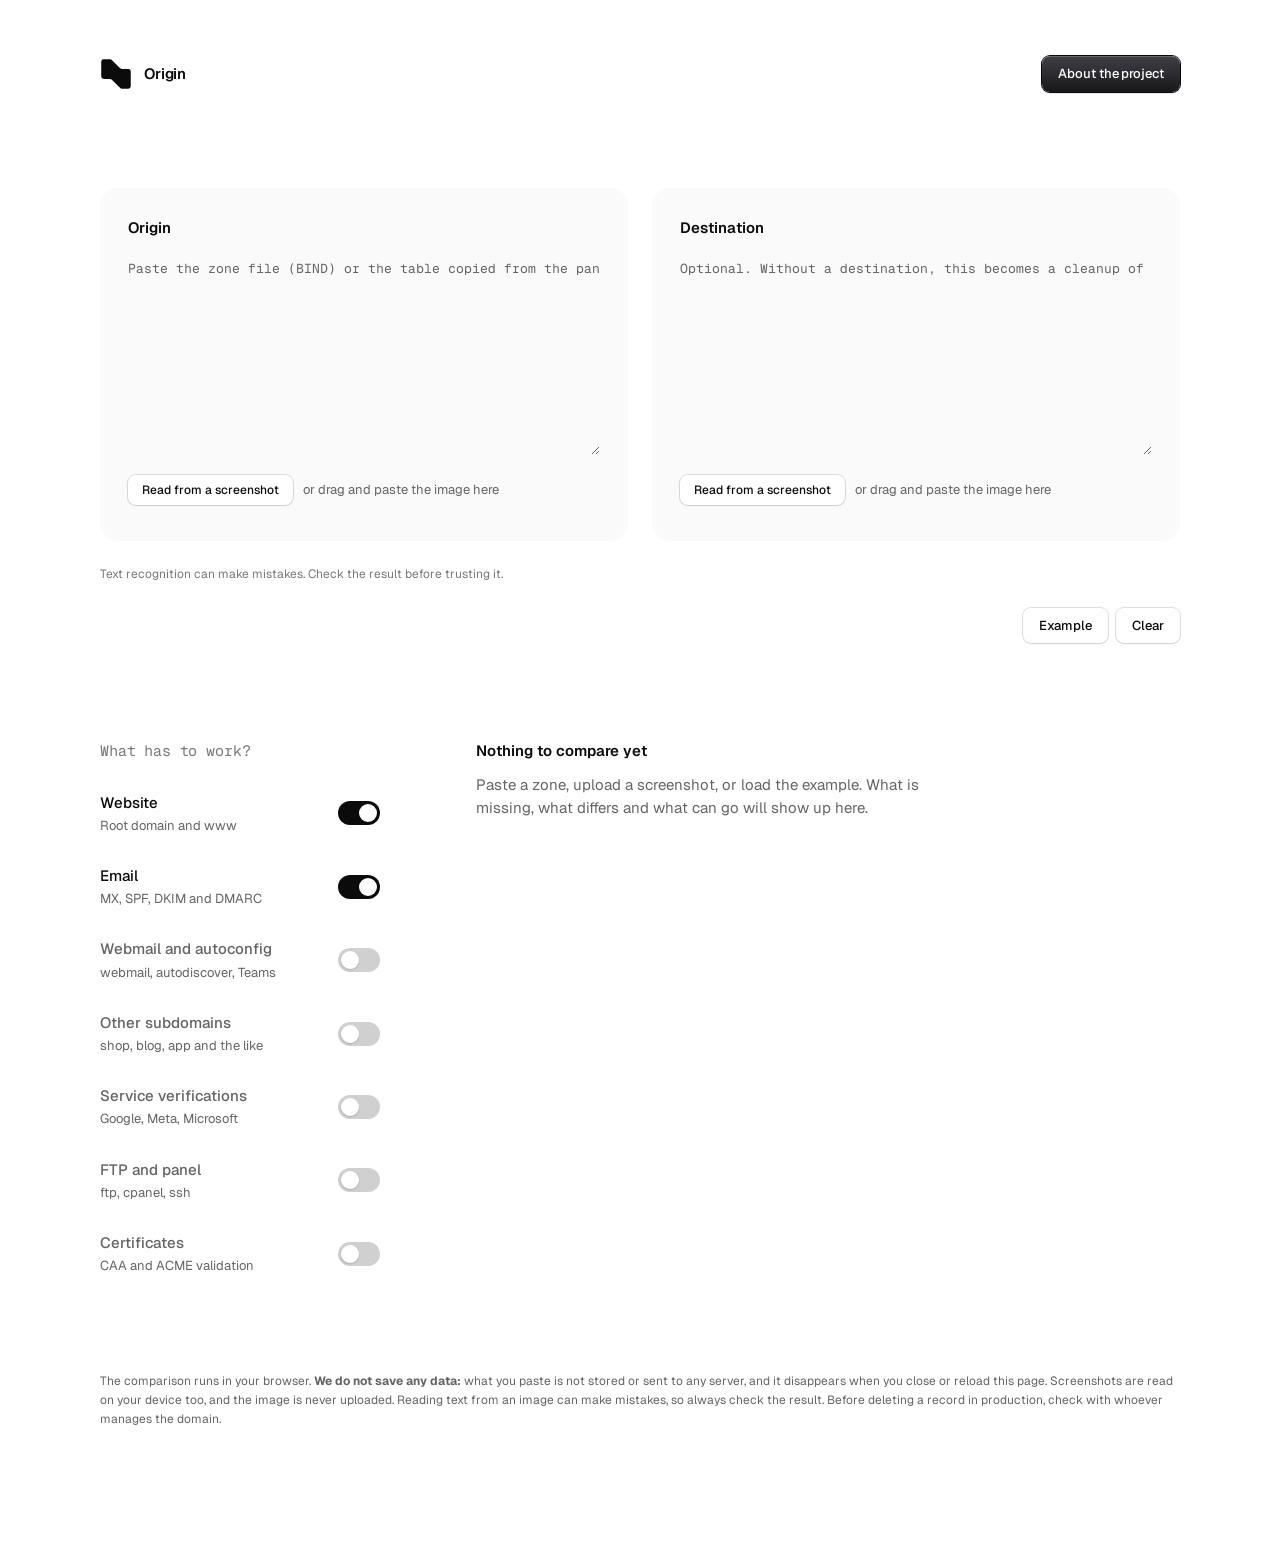
==== commit 2600f8c4: "Todos os botoes no estilo CTA do Medusa Co-Authored-By: Claude Sonnet 5.5 <noreply@anthropic.com>" ====
--- a/tool.html
+++ b/tool.html
@@ -9,7 +9,7 @@
 <link rel="shortcut icon" href="favicon.ico?v=8">
 <link rel="apple-touch-icon" href="favicon.png?v=8">
 <link rel="stylesheet" href="https://fonts.googleapis.com/css2?family=Geist:wght@300..700&family=Geist+Mono:wght@400..600&display=swap">
-<link rel="stylesheet" href="style.css?v=9">
+<link rel="stylesheet" href="style.css?v=10">
 </head>
 <body>
 <svg width="0" height="0" style="position:absolute" aria-hidden="true">
--- a/style.css
+++ b/style.css
@@ -18,7 +18,7 @@
 h1{font-size:15px;font-weight:600;letter-spacing:-.01em}
 h2,.eyebrow,.panel legend{font-family:var(--font-mono);font-size:15px;font-weight:400;letter-spacing:-.01em;color:var(--label)}
 :focus-visible{outline:2px solid var(--blue-d);outline-offset:2px;border-radius:8px}
-.btn:focus-visible,.sw:focus-visible{border-radius:980px}
+.btn:focus-visible,.sw:focus-visible{border-radius:8px}
 
 .nav{display:flex;align-items:center;justify-content:space-between;gap:12px}
 .brand{display:flex;align-items:center;gap:12px}
@@ -26,13 +26,14 @@
 .mk{display:inline-flex;width:32px;height:32px;flex:none}
 .mk svg{width:32px;height:32px;display:block;overflow:visible}
 
-.btn{font:inherit;font-size:13px;font-weight:500;line-height:1.2;padding:10px 16px;border:1px solid var(--soft);border-radius:980px;background:var(--bg);color:var(--ink);cursor:pointer;white-space:nowrap}
+.btn{font:inherit;font-size:13px;font-weight:500;line-height:1.2;padding:10px 16px;border:0;border-radius:8px;background:#fff;color:var(--ink);cursor:pointer;white-space:nowrap;box-shadow:0 0 0 1px rgba(0,0,0,.12),0 1px 2px rgba(0,0,0,.08);transition:background .15s ease,box-shadow .15s ease}
 a.btn{display:inline-flex;align-items:center}
-.btn:hover{border-color:var(--ink)}
+.btn:hover{background:#F4F4F5}
 .btn[disabled]{opacity:.5;cursor:default}
 .btn.sm{font-size:12px;padding:8px 14px}
-.btn.dark{background:var(--ink);border-color:var(--ink);color:var(--bg);padding:12px 24px}
-.btn.dark:hover{background:#2A2A2E;border-color:#2A2A2E}
+.btn.dark{background:linear-gradient(180deg,#3F3F46 0%,#18181B 100%);color:#fff;padding:12px 24px;box-shadow:0 0 0 1px #09090B,0 1px 2px rgba(0,0,0,.3),inset 0 1px 0 rgba(255,255,255,.22)}
+.btn.dark:hover{background:linear-gradient(180deg,#52525B 0%,#27272A 100%)}
+.btn.dark:active{background:linear-gradient(180deg,#27272A 0%,#18181B 100%);box-shadow:0 0 0 1px #09090B,inset 0 1px 2px rgba(0,0,0,.4)}
 .btn.lg{font-size:15px;padding:16px 28px}
 .btn.blue{background:linear-gradient(180deg,#3F3F46 0%,#18181B 100%);border:0;border-radius:8px;color:#fff;font-weight:500;letter-spacing:-.005em;box-shadow:0 0 0 1px #09090B,0 1px 2px rgba(0,0,0,.3),inset 0 1px 0 rgba(255,255,255,.22);transition:background .15s ease,box-shadow .15s ease}
 .btn.blue:hover{background:linear-gradient(180deg,#52525B 0%,#27272A 100%);border:0}
